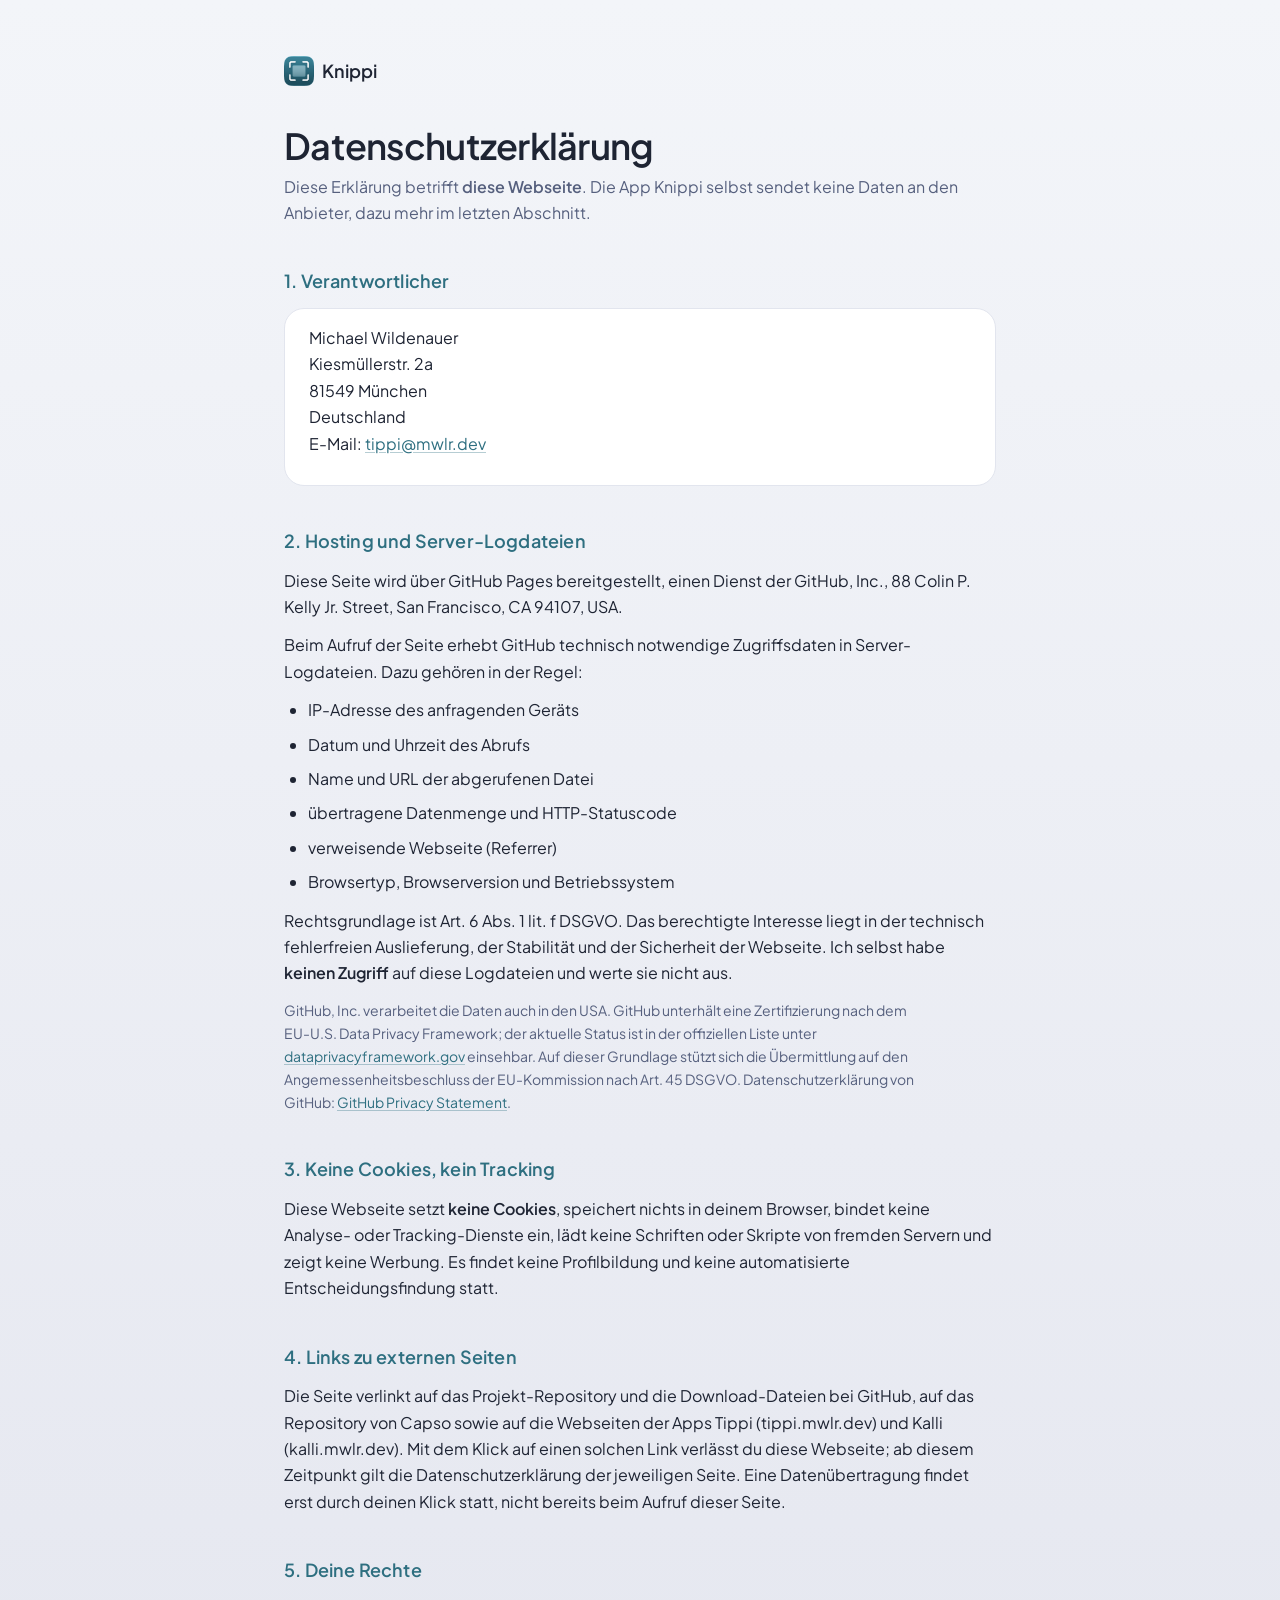
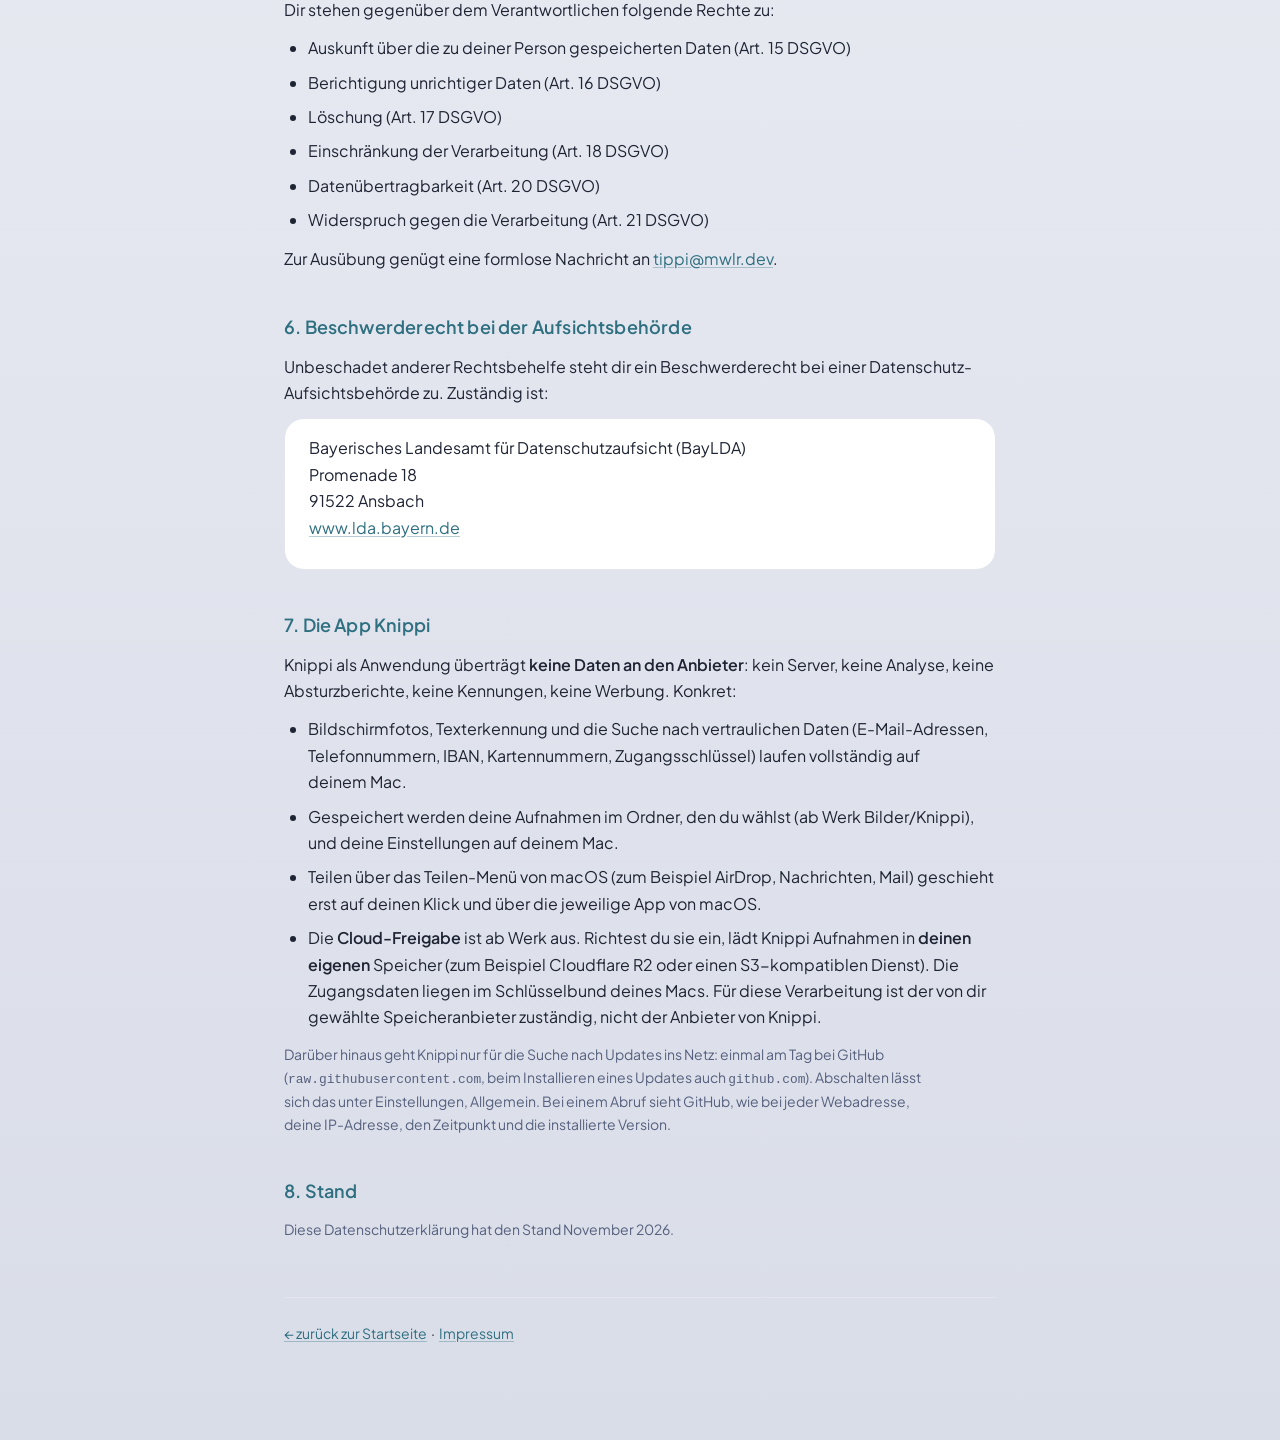
==== docs/datenschutz.html @ 674c3bc4 "Website for knippi.mwlr.dev (GitHub Pages from /docs) Family design like kalli.mwlr.dev: Plus Jakart" ====
<!DOCTYPE html>
<html lang="de">
<head>
<meta charset="UTF-8">
<meta name="viewport" content="width=device-width, initial-scale=1.0">
<title>Datenschutz · Knippi</title>
<meta name="robots" content="noindex">
<link rel="icon" href="favicon.png" type="image/png">
<link rel="stylesheet" href="style.css">
</head>
<body class="legal">
<main class="wrap">

  <a class="brand home" href="./"><img src="knippi-icon-224.png" alt="" width="30" height="30"><span>Knippi</span></a>

  <h1>Datenschutzerklärung</h1>
  <p class="lead">
    Diese Erklärung betrifft <strong>diese Webseite</strong>. Die App Knippi selbst
    sendet keine Daten an den Anbieter, dazu mehr im letzten Abschnitt.
  </p>

  <h2>1. Verantwortlicher</h2>
  <div class="card">
    <p>
      Michael Wildenauer<br>
      Kiesmüllerstr. 2a<br>
      81549 München<br>
      Deutschland<br>
      E-Mail: <a href="mailto:tippi@mwlr.dev">tippi@mwlr.dev</a>
    </p>
  </div>

  <h2>2. Hosting und Server-Logdateien</h2>
  <p>
    Diese Seite wird über GitHub Pages bereitgestellt, einen Dienst der GitHub, Inc.,
    88 Colin P. Kelly Jr. Street, San Francisco, CA 94107, USA.
  </p>
  <p>
    Beim Aufruf der Seite erhebt GitHub technisch notwendige Zugriffsdaten in
    Server-Logdateien. Dazu gehören in der Regel:
  </p>
  <ul>
    <li>IP-Adresse des anfragenden Geräts</li>
    <li>Datum und Uhrzeit des Abrufs</li>
    <li>Name und URL der abgerufenen Datei</li>
    <li>übertragene Datenmenge und HTTP-Statuscode</li>
    <li>verweisende Webseite (Referrer)</li>
    <li>Browsertyp, Browserversion und Betriebssystem</li>
  </ul>
  <p>
    Rechtsgrundlage ist Art. 6 Abs. 1 lit. f DSGVO. Das berechtigte Interesse liegt in der
    technisch fehlerfreien Auslieferung, der Stabilität und der Sicherheit der Webseite.
    Ich selbst habe <strong>keinen Zugriff</strong> auf diese Logdateien und werte sie nicht aus.
  </p>
  <p class="small">
    GitHub, Inc. verarbeitet die Daten auch in den USA. GitHub unterhält eine
    Zertifizierung nach dem EU-U.S. Data Privacy Framework; der aktuelle Status ist
    in der offiziellen Liste unter
    <a href="https://www.dataprivacyframework.gov/list" target="_blank" rel="noopener">dataprivacyframework.gov</a>
    einsehbar. Auf dieser Grundlage stützt sich die Übermittlung auf den
    Angemessenheitsbeschluss der EU-Kommission nach Art. 45 DSGVO.
    Datenschutzerklärung von GitHub:
    <a href="https://docs.github.com/en/site-policy/privacy-policies/github-general-privacy-statement" target="_blank" rel="noopener">GitHub Privacy Statement</a>.
  </p>

  <h2>3. Keine Cookies, kein Tracking</h2>
  <p>
    Diese Webseite setzt <strong>keine Cookies</strong>, speichert nichts in deinem Browser,
    bindet keine Analyse- oder Tracking-Dienste ein, lädt keine Schriften oder Skripte
    von fremden Servern und zeigt keine Werbung. Es findet keine Profilbildung und keine
    automatisierte Entscheidungsfindung statt.
  </p>

  <h2>4. Links zu externen Seiten</h2>
  <p>
    Die Seite verlinkt auf das Projekt-Repository und die Download-Dateien bei GitHub,
    auf das Repository von Capso sowie auf die Webseiten der Apps Tippi (tippi.mwlr.dev)
    und Kalli (kalli.mwlr.dev). Mit dem Klick auf einen solchen Link verlässt du diese
    Webseite; ab diesem Zeitpunkt gilt die Datenschutzerklärung der jeweiligen Seite.
    Eine Datenübertragung findet erst durch deinen Klick statt, nicht bereits beim Aufruf
    dieser Seite.
  </p>

  <h2>5. Deine Rechte</h2>
  <p>Dir stehen gegenüber dem Verantwortlichen folgende Rechte zu:</p>
  <ul>
    <li>Auskunft über die zu deiner Person gespeicherten Daten (Art. 15 DSGVO)</li>
    <li>Berichtigung unrichtiger Daten (Art. 16 DSGVO)</li>
    <li>Löschung (Art. 17 DSGVO)</li>
    <li>Einschränkung der Verarbeitung (Art. 18 DSGVO)</li>
    <li>Datenübertragbarkeit (Art. 20 DSGVO)</li>
    <li>Widerspruch gegen die Verarbeitung (Art. 21 DSGVO)</li>
  </ul>
  <p>
    Zur Ausübung genügt eine formlose Nachricht an
    <a href="mailto:tippi@mwlr.dev">tippi@mwlr.dev</a>.
  </p>

  <h2>6. Beschwerderecht bei der Aufsichtsbehörde</h2>
  <p>
    Unbeschadet anderer Rechtsbehelfe steht dir ein Beschwerderecht bei einer
    Datenschutz-Aufsichtsbehörde zu. Zuständig ist:
  </p>
  <div class="card">
    <p>
      Bayerisches Landesamt für Datenschutzaufsicht (BayLDA)<br>
      Promenade 18<br>
      91522 Ansbach<br>
      <a href="https://www.lda.bayern.de" target="_blank" rel="noopener">www.lda.bayern.de</a>
    </p>
  </div>

  <h2>7. Die App Knippi</h2>
  <p>
    Knippi als Anwendung überträgt <strong>keine Daten an den Anbieter</strong>: kein Server,
    keine Analyse, keine Absturzberichte, keine Kennungen, keine Werbung. Konkret:
  </p>
  <ul>
    <li>Bildschirmfotos, Texterkennung und die Suche nach vertraulichen Daten (E-Mail-Adressen, Telefonnummern, IBAN, Kartennummern, Zugangsschlüssel) laufen vollständig auf deinem Mac.</li>
    <li>Gespeichert werden deine Aufnahmen im Ordner, den du wählst (ab Werk Bilder/Knippi), und deine Einstellungen auf deinem Mac.</li>
    <li>Teilen über das Teilen-Menü von macOS (zum Beispiel AirDrop, Nachrichten, Mail) geschieht erst auf deinen Klick und über die jeweilige App von macOS.</li>
    <li>Die <strong>Cloud-Freigabe</strong> ist ab Werk aus. Richtest du sie ein, lädt Knippi Aufnahmen in <strong>deinen eigenen</strong> Speicher (zum Beispiel Cloudflare R2 oder einen S3-kompatiblen Dienst). Die Zugangsdaten liegen im Schlüsselbund deines Macs. Für diese Verarbeitung ist der von dir gewählte Speicheranbieter zuständig, nicht der Anbieter von Knippi.</li>
  </ul>
  <p class="small">
    Darüber hinaus geht Knippi nur für die Suche nach Updates ins Netz: einmal am Tag
    bei GitHub (<code>raw.githubusercontent.com</code>, beim Installieren eines Updates
    auch <code>github.com</code>). Abschalten lässt sich das unter Einstellungen, Allgemein.
    Bei einem Abruf sieht GitHub, wie bei jeder Webadresse, deine IP-Adresse, den Zeitpunkt
    und die installierte Version.
  </p>

  <h2>8. Stand</h2>
  <p class="small">Diese Datenschutzerklärung hat den Stand November 2026.</p>

  <div class="back">
    <a href="./">← zurück zur Startseite</a> &nbsp;·&nbsp;
    <a href="impressum.html">Impressum</a>
  </div>

</main>
</body>
</html>
---- docs/style.css ----
/* Knippi website: shared styles for index, impressum, datenschutz and 404.
   Design tokens of the app family. Source of truth: App/Sources/Theme/FamilyTheme.swift
   (app = .knippi, Petrol) and the vault template "App-Familie Design-System".
   Base layout mirrors kalli.mwlr.dev and tippi.mwlr.dev so the pages read as siblings.
   Follows the system appearance (light/dark). */

/* ── Font: Plus Jakarta Sans, self-hosted (SIL OFL 1.1, see fonts/OFL.txt) ── */
@font-face {
  font-family: "Plus Jakarta Sans";
  src: url("fonts/PlusJakartaSans-Variable.woff2") format("woff2");
  font-weight: 200 800;
  font-style: normal;
  font-display: swap;
}

/* ── Tokens (FamilyTheme, Knippi) ─────────────────────────────────────────── */
:root {
  color-scheme: light dark;

  --accent: #2E6F80;            /* Petrol: links, icons */
  --accent-rgb: 46, 111, 128;
  --accent-fill: #2E6F80;       /* surfaces carrying white text */
  --accent-fill-hover: #255C6A;
  --on-accent-fill: #FFFFFF;

  --bg-top: #F3F5F9;
  --bg-middle: #E7E9F1;
  --bg-bottom: #D9DDE8;
  --card: #FFFFFF;
  --card-stroke: #E2E5EE;
  --glass-tint: rgba(231, 233, 241, .78);
  --text: #1E2433;
  --text-2: #56607E;
  --muted-word: rgba(30, 36, 51, .28);
  --shadow: 0 8px 18px rgba(30, 40, 70, .10);
  --redact: #111111;

  --radius-card: 28px;
  --radius-tile: 20px;
  --radius-field: 14px;

  --maxw: 1080px;
  --font: "Plus Jakarta Sans", -apple-system, BlinkMacSystemFont, system-ui, sans-serif;
  --ease: cubic-bezier(0.22, 1, 0.36, 1);
}

@media (prefers-color-scheme: dark) {
  :root {
    --accent: #94D0DF;
    --accent-rgb: 148, 208, 223;
    --accent-fill: #2C7487;
    --accent-fill-hover: #23606F;
    --on-accent-fill: #FFFFFF;

    --bg-top: #0D1019;
    --bg-middle: #161A25;
    --bg-bottom: #1F2433;
    --card: #1B2130;
    --card-stroke: #2A3142;
    --glass-tint: rgba(22, 26, 37, .78);
    --text: #ECEFF6;
    --text-2: #A3ACC8;
    --muted-word: rgba(236, 239, 246, .28);
    --shadow: 0 8px 18px rgba(0, 0, 0, .35);
    --redact: #000000;
  }
}

/* ── Base ─────────────────────────────────────────────────────────────────── */
* { box-sizing: border-box; margin: 0; padding: 0; }
html { scroll-padding-top: 76px; -webkit-text-size-adjust: 100%; }
@media (prefers-reduced-motion: no-preference) {
  html { scroll-behavior: smooth; }
}
body {
  font-family: var(--font);
  font-weight: 400;
  font-size: 16px;
  line-height: 1.6;
  color: var(--text);
  background: linear-gradient(180deg, var(--bg-top) 0%, var(--bg-middle) 50%, var(--bg-bottom) 100%);
  background-color: var(--bg-top);
  -webkit-font-smoothing: antialiased;
  overflow-wrap: break-word;
}
strong, b { font-weight: 600; }
img { max-width: 100%; }
a { color: var(--accent); text-decoration: underline; text-decoration-color: rgba(var(--accent-rgb), .35); text-underline-offset: 2px; }
a:hover { text-decoration-color: currentColor; }
h1, h2, h3 { text-wrap: balance; }
p, li { text-wrap: pretty; }
code { font-size: .92em; }

:focus-visible { outline: 2px solid var(--accent); outline-offset: 3px; border-radius: 6px; }

.skip-link {
  position: absolute; left: 16px; top: 12px; z-index: 100;
  transform: translateY(-200%);
  background: var(--card); color: var(--text);
  border: 1px solid var(--card-stroke); border-radius: var(--radius-field);
  padding: 8px 16px; font-weight: 500; text-decoration: none;
}
.skip-link:focus { transform: none; box-shadow: var(--shadow); }

.wrap { max-width: var(--maxw); margin: 0 auto; padding: 0 24px; }
.visually-hidden { position: absolute; width: 1px; height: 1px; overflow: hidden; clip: rect(0 0 0 0); white-space: nowrap; }

/* Line icons: inline SVG, stroke = currentColor, one stroke width */
.ico { width: 18px; height: 18px; flex-shrink: 0; fill: none; stroke: currentColor; stroke-width: 2; stroke-linecap: round; stroke-linejoin: round; }

/* ── Nav (the only glass surface, rule G1) ────────────────────────────────── */
nav.top {
  position: sticky; top: 0; z-index: 10;
  background: var(--glass-tint);
  backdrop-filter: blur(18px) saturate(1.4);
  -webkit-backdrop-filter: blur(18px) saturate(1.4);
  border-bottom: 1px solid var(--card-stroke);
}
.nav-inner { display: flex; align-items: center; justify-content: space-between; gap: 12px; min-height: 60px; }
.brand { display: flex; align-items: center; gap: 8px; font-weight: 600; font-size: 18px; color: var(--text); text-decoration: none; }
.brand img { width: 30px; height: 30px; }
.nav-links { display: flex; gap: 24px; align-items: center; font-size: 14px; font-weight: 500; }
.nav-links a { color: var(--text-2); text-decoration: none; display: inline-flex; align-items: center; gap: 8px; transition: color .2s var(--ease); }
.nav-links a:hover { color: var(--text); }
.nav-links .ico { width: 16px; height: 16px; }
.nav-links a.nav-cta { color: var(--on-accent-fill); background: var(--accent-fill); padding: 8px 16px; border-radius: 999px; }
.nav-links a.nav-cta:hover { background: var(--accent-fill-hover); color: var(--on-accent-fill); }

/* ── Buttons (capsules) ───────────────────────────────────────────────────── */
.cta-group { display: flex; gap: 12px; justify-content: center; flex-wrap: wrap; }
.btn {
  display: inline-flex; align-items: center; justify-content: center; gap: 8px;
  min-height: 48px; padding: 12px 24px;
  background: var(--accent-fill); color: var(--on-accent-fill);
  border: 1px solid transparent; border-radius: 999px;
  font-family: inherit; font-weight: 600; font-size: 16px; line-height: 1.5;
  text-decoration: none; text-align: center; cursor: pointer;
  transition: background .2s var(--ease), border-color .2s var(--ease), transform .2s var(--ease);
}
.btn:hover { background: var(--accent-fill-hover); }
.btn:active { transform: translateY(1px); }
.btn.ghost { background: var(--card); color: var(--text); border-color: var(--card-stroke); }
.btn.ghost:hover { border-color: var(--accent); }

/* ── Hero ─────────────────────────────────────────────────────────────────── */
.hero { padding: 64px 0 24px; text-align: center; }
.hero .app-icon { width: 112px; height: 112px; margin-bottom: 24px; filter: drop-shadow(0 8px 18px rgba(30, 40, 70, .18)); }
h1 {
  font-size: clamp(36px, 6vw, 56px);
  font-weight: 600; letter-spacing: -0.02em; line-height: 1.1;
  margin: 0 auto 16px; max-width: 1000px;
}
h1 .accent { color: var(--accent); }
.hero p.sub { font-size: clamp(18px, 2vw, 20px); line-height: 1.5; color: var(--text-2); max-width: 680px; margin: 0 auto 32px; }
.proof { display: flex; flex-wrap: wrap; justify-content: center; gap: 8px 16px; margin-top: 24px; color: var(--text-2); font-size: 14px; }
.proof span { display: inline-flex; align-items: center; gap: 8px; }
.proof .ico { width: 16px; height: 16px; color: var(--accent); }

/* ── Mock-up: a capture, sensitive data blacked out, Quick Access ─────────── */
.stage { max-width: 760px; margin: 48px auto 0; }
.desk {
  position: relative;
  border-radius: var(--radius-tile); overflow: hidden; border: 1px solid var(--card-stroke);
  background:
    radial-gradient(120% 90% at 15% 10%, rgba(var(--accent-rgb), .28), transparent 60%),
    linear-gradient(160deg, var(--bg-middle), var(--bg-bottom));
  box-shadow: var(--shadow);
  padding: 40px 24px 112px;
  text-align: left;
}
.mail {
  max-width: 460px; margin: 0 auto;
  background: var(--card); border: 1px solid var(--card-stroke); border-radius: var(--radius-field);
  box-shadow: var(--shadow); padding: 16px 24px 24px;
  font-size: 14px; line-height: 1.6;
  outline: 2px dashed rgba(var(--accent-rgb), .7); outline-offset: 8px;
}
.mail .dots { display: flex; gap: 8px; margin-bottom: 12px; }
.mail .dots i { width: 10px; height: 10px; border-radius: 50%; background: var(--card-stroke); }
.mail p { color: var(--text); }
.mail p + p { margin-top: 8px; }
.mail .label { color: var(--text-2); }
.redact { display: inline-block; background: var(--redact); color: transparent; border-radius: 2px; padding: 0 4px; user-select: none; }
.found {
  position: absolute; top: 12px; right: 12px;
  display: inline-flex; align-items: center; gap: 8px;
  padding: 4px 12px; border-radius: 999px;
  background: var(--card); border: 1px solid var(--card-stroke); box-shadow: var(--shadow);
  font-size: 12px; font-weight: 600; color: var(--text);
}
.found .ico { width: 14px; height: 14px; color: var(--accent); }
.qa {
  position: absolute; left: 24px; bottom: 24px;
  display: flex; align-items: center; gap: 12px;
  padding: 8px; border-radius: var(--radius-field);
  background: var(--glass-tint);
  backdrop-filter: blur(14px); -webkit-backdrop-filter: blur(14px);
  border: 1px solid var(--card-stroke); box-shadow: var(--shadow);
}
.qa .thumb { width: 72px; height: 48px; border-radius: 6px; background: var(--card); border: 1px solid var(--card-stroke); display: grid; gap: 4px; padding: 8px; align-content: center; }
.qa .thumb i { display: block; height: 4px; border-radius: 2px; background: var(--card-stroke); }
.qa .thumb i.b { background: var(--redact); width: 70%; }
.qa .acts { display: flex; gap: 4px; }
.qa .act { display: inline-flex; align-items: center; gap: 4px; padding: 4px 8px; border-radius: 999px; font-size: 12px; font-weight: 500; background: var(--card); border: 1px solid var(--card-stroke); color: var(--text); white-space: nowrap; }
.qa .act .ico { width: 12px; height: 12px; }
.stage figcaption { margin-top: 12px; text-align: center; color: var(--text-2); font-size: 14px; }

/* ── Sections ─────────────────────────────────────────────────────────────── */
section { padding: 80px 0; }
section h2 {
  font-size: clamp(30px, 4vw, 36px);
  font-weight: 600; letter-spacing: -0.01em; line-height: 1.2;
  margin-bottom: 12px; text-align: center;
}
section p.lead { font-size: 18px; line-height: 1.55; color: var(--text-2); max-width: 60ch; margin: 0 auto 40px; text-align: center; }
.eyebrow { display: block; text-align: center; color: var(--accent); font-size: 12px; font-weight: 600; letter-spacing: .08em; text-transform: uppercase; margin-bottom: 12px; }
.card { background: var(--card); border: 1px solid var(--card-stroke); border-radius: var(--radius-card); box-shadow: var(--shadow); }

/* Tagline reveal: words go from muted to full colour while scrolling */
.tagline { padding: 96px 0; }
.tagline p {
  max-width: 680px; margin: 0 auto; text-align: center;
  font-size: clamp(30px, 4.6vw, 48px); font-weight: 600; line-height: 1.15; letter-spacing: -0.015em;
}
.tagline .w { color: var(--muted-word); transition: color .6s var(--ease); }
.tagline .w.on, .no-js .tagline .w { color: var(--text); }

/* Features: 8 cards, 4 + 4 wide, 2 per row in between, never a lonely last row */
.features { display: grid; grid-template-columns: repeat(4, 1fr); gap: 16px; align-items: stretch; }
@media (max-width: 1040px) { .features { grid-template-columns: repeat(2, 1fr); } }
.feature { padding: 24px; display: flex; flex-direction: column; }
.feature .icon { width: 48px; height: 48px; border-radius: 12px; margin-bottom: 16px; display: grid; place-items: center; background: rgba(var(--accent-rgb), .14); color: var(--accent); }
.feature .icon .ico { width: 24px; height: 24px; }
.feature h3 { font-size: 18px; font-weight: 600; margin-bottom: 8px; line-height: 1.4; }
.feature p { color: var(--text-2); font-size: 14px; line-height: 1.55; }

/* Measured numbers */
.numbers { display: grid; grid-template-columns: repeat(3, 1fr); gap: 16px; max-width: 900px; margin: 0 auto; }
.number { padding: 24px; text-align: center; }
.number strong { display: block; font-size: 48px; line-height: 1; font-weight: 600; letter-spacing: -0.02em; color: var(--accent); margin-bottom: 12px; font-variant-numeric: tabular-nums; }
.number span { color: var(--text-2); font-size: 14px; }
.source { margin-top: 16px; text-align: center; color: var(--text-2); font-size: 12px; }

/* Privacy */
.privacy-grid { display: grid; grid-template-columns: repeat(2, 1fr); gap: 12px; max-width: 900px; margin: 0 auto; }
.privacy-item { display: flex; gap: 16px; align-items: flex-start; padding: 16px 24px; background: var(--card); border: 1px solid var(--card-stroke); border-radius: var(--radius-tile); }
.privacy-item .check { width: 32px; height: 32px; border-radius: 12px; flex-shrink: 0; display: grid; place-items: center; background: rgba(var(--accent-rgb), .14); color: var(--accent); }
.privacy-item p { font-size: 14px; color: var(--text-2); line-height: 1.55; }
.privacy-item strong { display: block; margin-bottom: 4px; color: var(--text); }

/* Steps */
.steps { display: grid; grid-template-columns: repeat(3, 1fr); gap: 16px; }
.step { padding: 24px; }
.step .n { width: 40px; height: 40px; border-radius: 50%; background: var(--accent-fill); color: var(--on-accent-fill); font-weight: 600; display: grid; place-items: center; margin-bottom: 16px; }
.step h3 { font-size: 18px; font-weight: 600; margin-bottom: 8px; }
.step p { color: var(--text-2); font-size: 14px; }
.req { margin-top: 24px; text-align: center; color: var(--text-2); font-size: 14px; }

/* FAQ */
.faq { max-width: 780px; margin: 0 auto; }
.faq details { background: var(--card); border: 1px solid var(--card-stroke); border-radius: var(--radius-tile); padding: 0 24px; margin-bottom: 12px; }
.faq summary { cursor: pointer; padding: 16px 0; font-weight: 600; font-size: 16px; list-style: none; display: flex; justify-content: space-between; align-items: center; gap: 16px; }
.faq summary::-webkit-details-marker { display: none; }
.faq summary::after { content: ""; flex-shrink: 0; width: 8px; height: 8px; margin-right: 4px; border-right: 2px solid var(--accent); border-bottom: 2px solid var(--accent); transform: translateY(-2px) rotate(45deg); transition: transform .3s var(--ease); }
.faq details[open] summary::after { transform: translateY(2px) rotate(-135deg); }
.faq summary:hover { color: var(--accent); }
.faq details p { color: var(--text-2); font-size: 14px; line-height: 1.6; padding-bottom: 16px; max-width: 65ch; }

.final { text-align: center; }
.final .app-icon { width: 72px; height: 72px; margin-bottom: 16px; }
.family { margin-top: 24px; color: var(--text-2); font-size: 14px; }

footer { padding: 40px 0 48px; border-top: 1px solid var(--card-stroke); color: var(--text-2); font-size: 14px; text-align: center; }
footer p + p { margin-top: 8px; }
footer a { color: var(--text-2); }
footer a:hover { color: var(--text); }

/* Scroll reveal: sections rise 32px and fade in once (IntersectionObserver in index.html) */
@media (prefers-reduced-motion: no-preference) {
  .js .reveal { opacity: 0; transform: translateY(32px); transition: opacity .7s var(--ease), transform .7s var(--ease); }
  .js .reveal.in { opacity: 1; transform: none; }
}

/* ── Legal pages and 404 ──────────────────────────────────────────────────── */
.legal .wrap { max-width: 760px; padding: 56px 24px 96px; }
.legal { line-height: 1.65; }
.legal .home { display: inline-flex; margin-bottom: 40px; }
.legal h1 { font-size: clamp(30px, 7vw, 36px); margin: 0 0 8px; hyphens: auto; max-width: none; }
.legal .lead { color: var(--text-2); margin: 0 0 40px; }
.legal h2 { font-size: 18px; font-weight: 600; color: var(--accent); margin: 40px 0 12px; letter-spacing: .01em; text-align: left; }
.legal p { margin: 0 0 12px; max-width: 65ch; }
.legal ul { margin: 0 0 12px; padding-left: 24px; max-width: 65ch; }
.legal li { margin: 0 0 8px; }
.legal .card { padding: 16px 24px; margin: 0 0 12px; border-radius: var(--radius-tile); box-shadow: none; }
.legal .small { font-size: 14px; color: var(--text-2); }
.legal .back { margin-top: 56px; padding-top: 24px; border-top: 1px solid var(--card-stroke); font-size: 14px; }
.notfound { min-height: 100vh; display: grid; place-items: center; text-align: center; padding: 48px 24px; }
.notfound img { width: 72px; height: 72px; margin-bottom: 24px; }
.notfound p { color: var(--text-2); margin: 0 auto 32px; max-width: 46ch; }

/* ── Small screens ────────────────────────────────────────────────────────── */
@media (max-width: 860px) {
  .nav-links .anchor { display: none; }
}
@media (max-width: 720px) {
  .steps, .numbers { grid-template-columns: 1fr; }
  section { padding: 56px 0; }
  .tagline { padding: 64px 0; }
  .hero { padding: 40px 0 16px; }
  .wrap { padding: 0 16px; }
  .features, .privacy-grid { grid-template-columns: 1fr; }
  .cta-group .btn { width: 100%; }
  .desk { padding: 56px 16px 104px; }
  .mail { padding: 12px 16px 16px; font-size: 13px; }
  .qa { left: 12px; right: 12px; bottom: 16px; }
  .qa .acts .act span { display: none; }
}

@media (prefers-reduced-motion: reduce) {
  *, *::before, *::after { animation-duration: .01ms !important; animation-iteration-count: 1 !important; transition-duration: .01ms !important; }
}
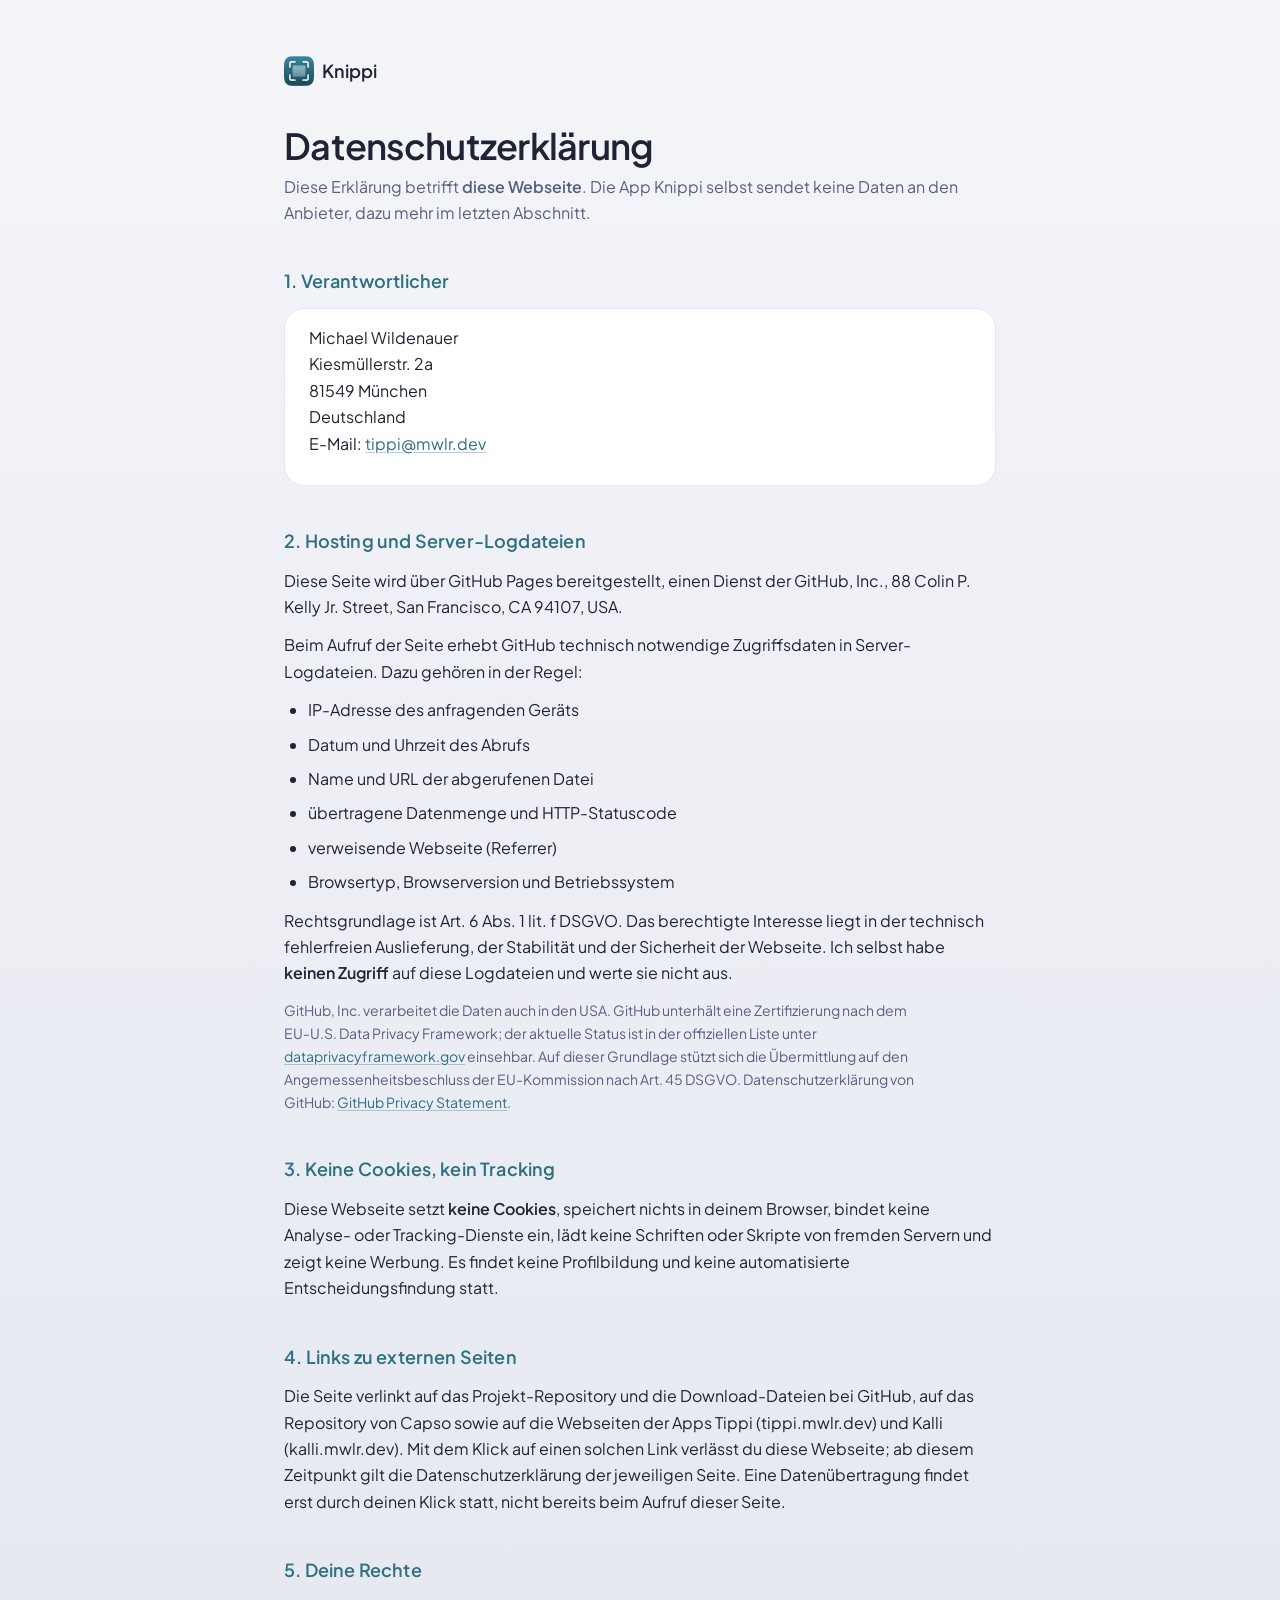
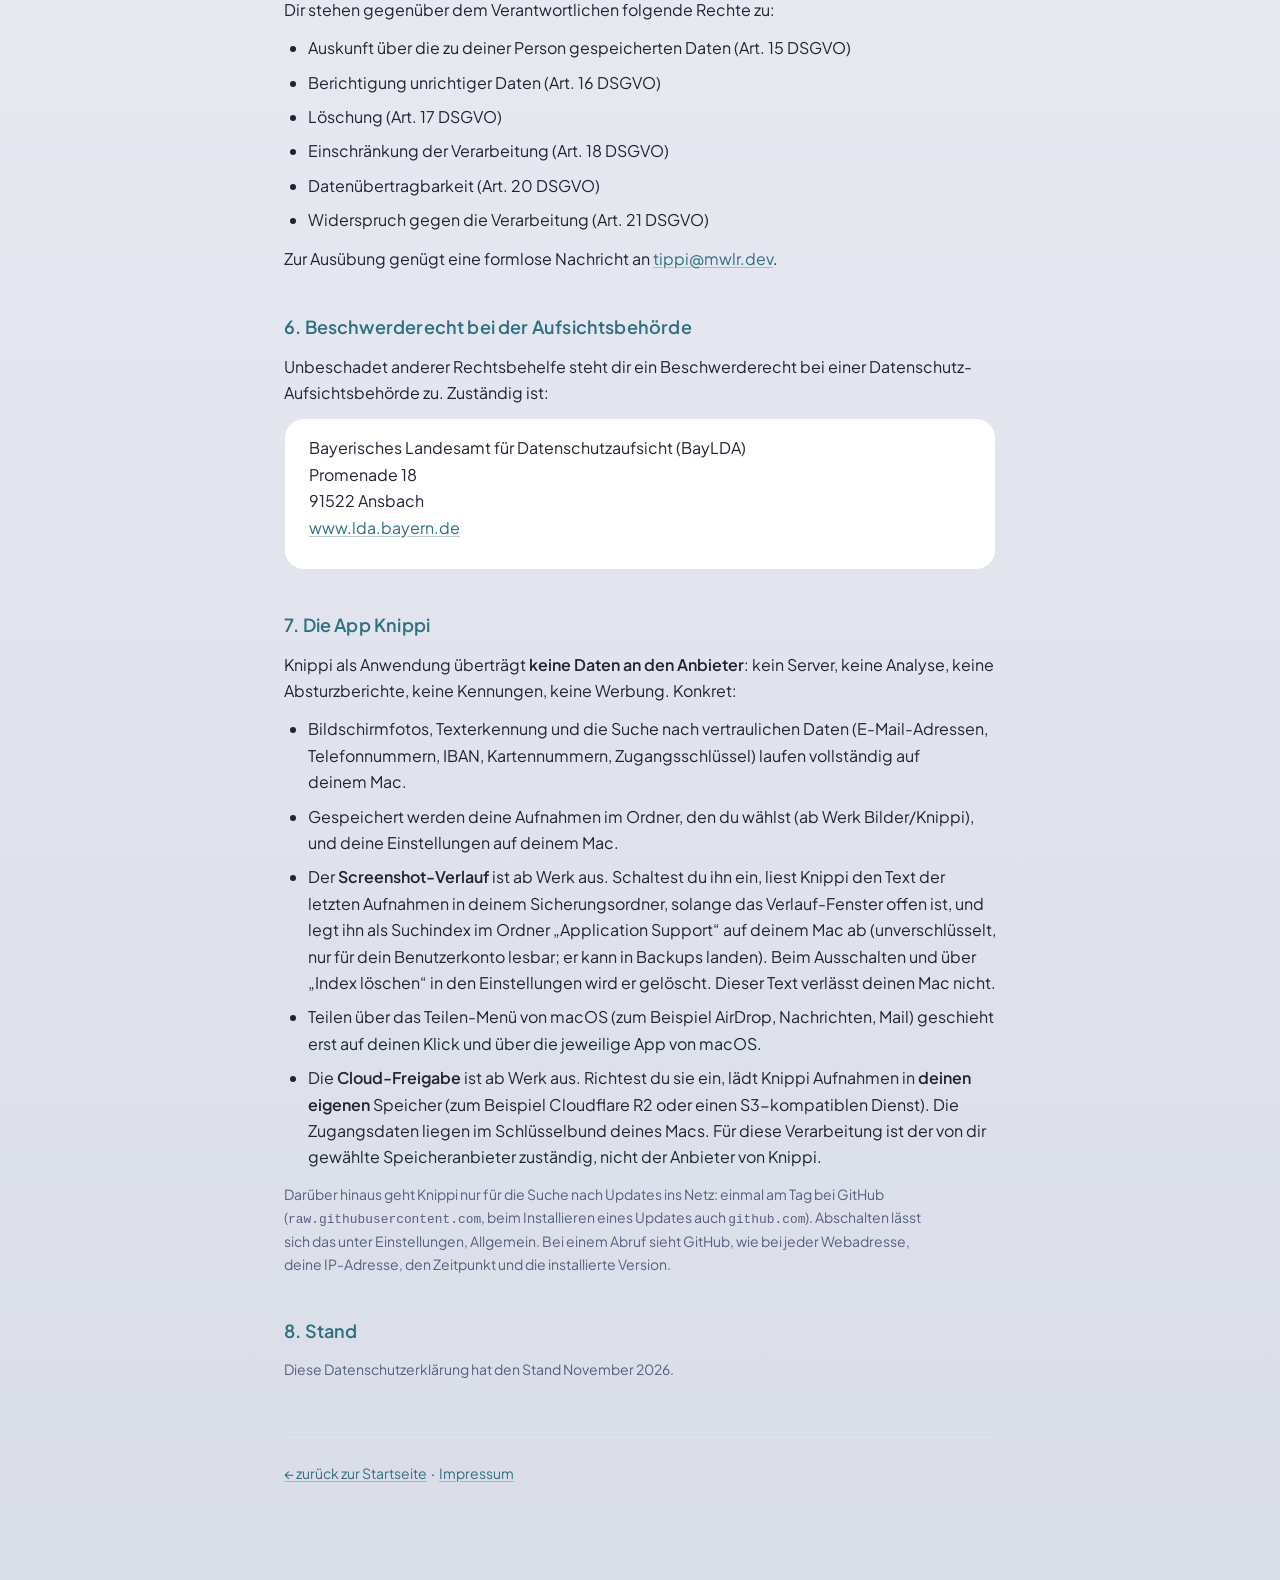
==== commit a05720ee: "Knippi 0.5.0 vorbereitet: Screenshot-Verlauf mit Textsuche (Version, CHANGELOG, Hilfe, README, Websi" ====
--- a/docs/datenschutz.html
+++ b/docs/datenschutz.html
@@ -118,6 +118,7 @@
   <ul>
     <li>Bildschirmfotos, Texterkennung und die Suche nach vertraulichen Daten (E-Mail-Adressen, Telefonnummern, IBAN, Kartennummern, Zugangsschlüssel) laufen vollständig auf deinem Mac.</li>
     <li>Gespeichert werden deine Aufnahmen im Ordner, den du wählst (ab Werk Bilder/Knippi), und deine Einstellungen auf deinem Mac.</li>
+    <li>Der <strong>Screenshot-Verlauf</strong> ist ab Werk aus. Schaltest du ihn ein, liest Knippi den Text der letzten Aufnahmen in deinem Sicherungsordner, solange das Verlauf-Fenster offen ist, und legt ihn als Suchindex im Ordner „Application Support“ auf deinem Mac ab (unverschlüsselt, nur für dein Benutzerkonto lesbar; er kann in Backups landen). Beim Ausschalten und über „Index löschen“ in den Einstellungen wird er gelöscht. Dieser Text verlässt deinen Mac nicht.</li>
     <li>Teilen über das Teilen-Menü von macOS (zum Beispiel AirDrop, Nachrichten, Mail) geschieht erst auf deinen Klick und über die jeweilige App von macOS.</li>
     <li>Die <strong>Cloud-Freigabe</strong> ist ab Werk aus. Richtest du sie ein, lädt Knippi Aufnahmen in <strong>deinen eigenen</strong> Speicher (zum Beispiel Cloudflare R2 oder einen S3-kompatiblen Dienst). Die Zugangsdaten liegen im Schlüsselbund deines Macs. Für diese Verarbeitung ist der von dir gewählte Speicheranbieter zuständig, nicht der Anbieter von Knippi.</li>
   </ul>
--- a/docs/style.css
+++ b/docs/style.css
@@ -180,7 +180,11 @@
 .mail p { color: var(--text); }
 .mail p + p { margin-top: 8px; }
 .mail .label { color: var(--text-2); }
-.redact { display: inline-block; background: var(--redact); color: transparent; border-radius: 2px; padding: 0 4px; user-select: none; }
+.redact {
+  display: inline-block; color: transparent; padding: 0 4px; user-select: none;
+  /* Nachbildung der groben Verpixelung (0.1.2): zeilenhohe Klötzchen, unterschiedlich hell */
+  background: linear-gradient(90deg, #8a8f98 0 14%, #a6abb3 14% 27%, #7b808a 27% 41%, #9da2aa 41% 56%, #858a93 56% 70%, #acb1b8 70% 84%, #90959e 84%);
+}
 .found {
   position: absolute; top: 12px; right: 12px;
   display: inline-flex; align-items: center; gap: 8px;
